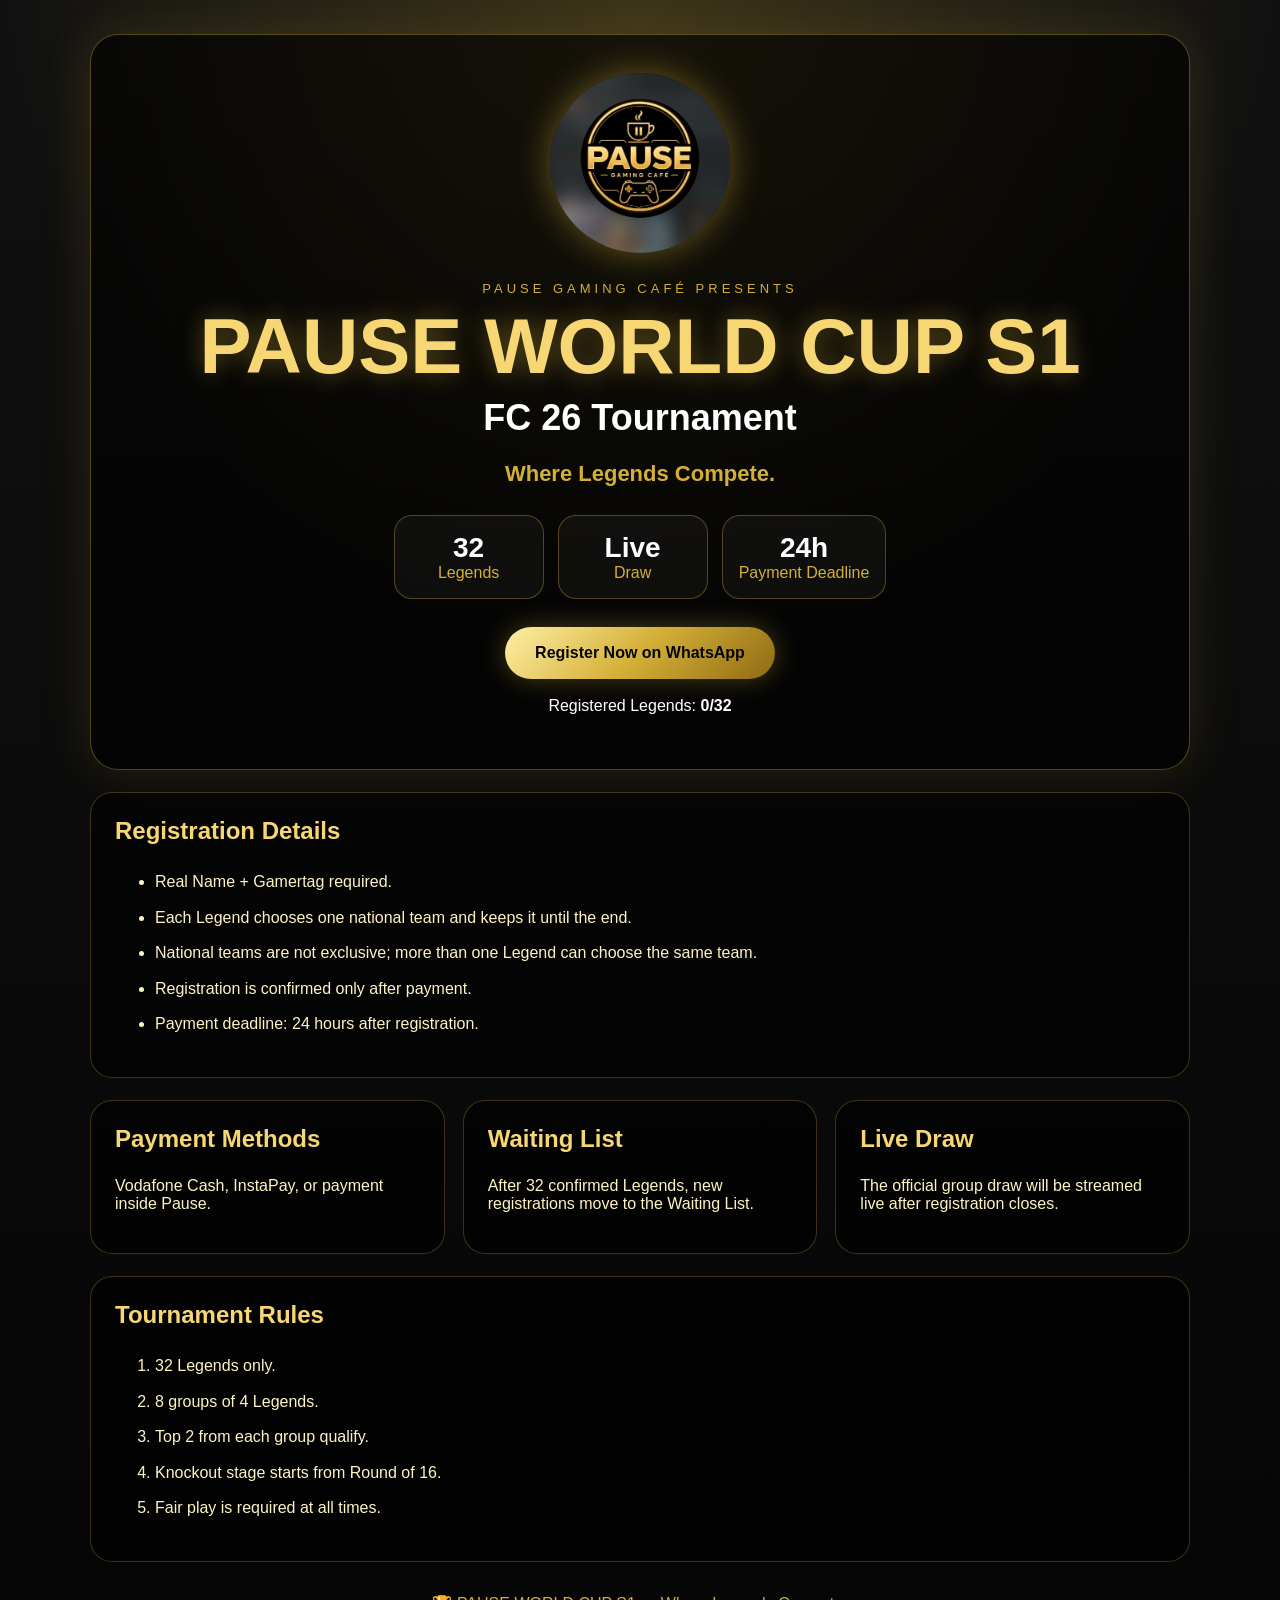
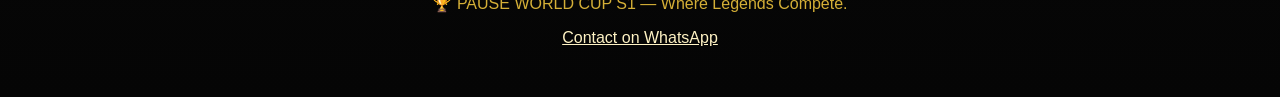
==== index.html @ 53405183 "Add files via upload" ====
<!DOCTYPE html>
<html lang="en">
<head>
  <meta charset="UTF-8" />
  <meta name="viewport" content="width=device-width, initial-scale=1.0" />
  <title>PAUSE WORLD CUP S1 | FC 26 Tournament</title>
  <meta name="description" content="PAUSE WORLD CUP S1 - FC 26 Tournament. Where Legends Compete." />
  <link rel="stylesheet" href="style.css" />
</head>
<body>
  <main class="page">
    <section class="hero">
      <div class="glow"></div>
      <img src="pause-logo.jpeg" alt="Pause Gaming Café Logo" class="logo" />
      <p class="eyebrow">PAUSE GAMING CAFÉ PRESENTS</p>
      <h1>PAUSE WORLD CUP S1</h1>
      <h2>FC 26 Tournament</h2>
      <p class="motto">Where Legends Compete.</p>

      <div class="stats">
        <div><strong>32</strong><span>Legends</span></div>
        <div><strong>Live</strong><span>Draw</span></div>
        <div><strong>24h</strong><span>Payment Deadline</span></div>
      </div>

      <a class="btn" href="https://wa.me/20121957229?text=%F0%9F%8F%86%20PAUSE%20WORLD%20CUP%20S1%0A%0AI%20would%20like%20to%20register.%0A%0AName%3A%0AGamertag%3A%0ANational%20Team%3A%0APayment%20Method%3A" target="_blank" rel="noopener">Register Now on WhatsApp</a>
      <p class="slots">Registered Legends: <strong>0/32</strong></p>
    </section>

    <section class="card">
      <h3>Registration Details</h3>
      <ul>
        <li>Real Name + Gamertag required.</li>
        <li>Each Legend chooses one national team and keeps it until the end.</li>
        <li>National teams are not exclusive; more than one Legend can choose the same team.</li>
        <li>Registration is confirmed only after payment.</li>
        <li>Payment deadline: 24 hours after registration.</li>
      </ul>
    </section>

    <section class="grid">
      <div class="card">
        <h3>Payment Methods</h3>
        <p>Vodafone Cash, InstaPay, or payment inside Pause.</p>
      </div>
      <div class="card">
        <h3>Waiting List</h3>
        <p>After 32 confirmed Legends, new registrations move to the Waiting List.</p>
      </div>
      <div class="card">
        <h3>Live Draw</h3>
        <p>The official group draw will be streamed live after registration closes.</p>
      </div>
    </section>

    <section class="card">
      <h3>Tournament Rules</h3>
      <ol>
        <li>32 Legends only.</li>
        <li>8 groups of 4 Legends.</li>
        <li>Top 2 from each group qualify.</li>
        <li>Knockout stage starts from Round of 16.</li>
        <li>Fair play is required at all times.</li>
      </ol>
    </section>

    <footer>
      <p>🏆 PAUSE WORLD CUP S1 — Where Legends Compete.</p>
      <a href="https://wa.me/20121957229?text=%F0%9F%8F%86%20PAUSE%20WORLD%20CUP%20S1%0A%0AI%20would%20like%20to%20register.%0A%0AName%3A%0AGamertag%3A%0ANational%20Team%3A%0APayment%20Method%3A" target="_blank" rel="noopener">Contact on WhatsApp</a>
    </footer>
  </main>
</body>
</html>
---- style.css ----
* {
  box-sizing: border-box;
}

body {
  margin: 0;
  font-family: Arial, Helvetica, sans-serif;
  color: #fff3c4;
  background:
    radial-gradient(circle at top, rgba(212, 175, 55, 0.22), transparent 35%),
    linear-gradient(180deg, #111 0%, #050505 100%);
}

.page {
  width: min(1100px, 92%);
  margin: 0 auto;
  padding: 34px 0 50px;
}

.hero {
  position: relative;
  overflow: hidden;
  text-align: center;
  padding: 38px 24px;
  border: 1px solid rgba(212, 175, 55, 0.38);
  border-radius: 28px;
  background: rgba(0, 0, 0, 0.62);
  box-shadow: 0 0 50px rgba(212, 175, 55, 0.14);
}

.logo {
  width: 180px;
  height: 180px;
  object-fit: cover;
  border-radius: 50%;
  box-shadow: 0 0 35px rgba(212, 175, 55, 0.45);
}

.eyebrow {
  margin-top: 24px;
  letter-spacing: 4px;
  font-size: 13px;
  color: #d4af37;
}

h1 {
  margin: 10px 0 0;
  font-size: clamp(42px, 7vw, 78px);
  line-height: 0.95;
  color: #f7d774;
  text-shadow: 0 0 25px rgba(212, 175, 55, 0.42);
}

h2 {
  margin: 14px 0 0;
  font-size: clamp(22px, 4vw, 36px);
  color: #ffffff;
}

.motto {
  font-size: 22px;
  color: #d4af37;
  font-weight: bold;
}

.stats {
  display: flex;
  justify-content: center;
  gap: 14px;
  flex-wrap: wrap;
  margin: 28px 0;
}

.stats div {
  min-width: 150px;
  padding: 16px;
  border: 1px solid rgba(212, 175, 55, 0.35);
  border-radius: 18px;
  background: rgba(255, 255, 255, 0.04);
}

.stats strong {
  display: block;
  font-size: 28px;
  color: #fff;
}

.stats span {
  color: #d4af37;
}

.btn {
  display: inline-block;
  padding: 17px 30px;
  border-radius: 999px;
  color: #050505;
  background: linear-gradient(135deg, #fff0a6, #d4af37, #8f6a12);
  font-weight: 900;
  text-decoration: none;
  box-shadow: 0 0 26px rgba(212, 175, 55, 0.34);
}

.slots {
  margin-top: 18px;
  color: #ffffff;
}

.card {
  margin-top: 22px;
  padding: 24px;
  border-radius: 22px;
  border: 1px solid rgba(212, 175, 55, 0.28);
  background: rgba(0, 0, 0, 0.58);
}

.card h3 {
  margin-top: 0;
  color: #f7d774;
  font-size: 24px;
}

.card li {
  margin: 10px 0;
  line-height: 1.6;
}

.grid {
  display: grid;
  grid-template-columns: repeat(3, 1fr);
  gap: 18px;
}

.grid .card {
  margin-top: 22px;
}

footer {
  text-align: center;
  margin-top: 32px;
  color: #d4af37;
}

footer a {
  color: #fff3c4;
}

@media (max-width: 760px) {
  .grid {
    grid-template-columns: 1fr;
  }

  .hero {
    padding: 28px 16px;
  }

  .logo {
    width: 140px;
    height: 140px;
  }
}
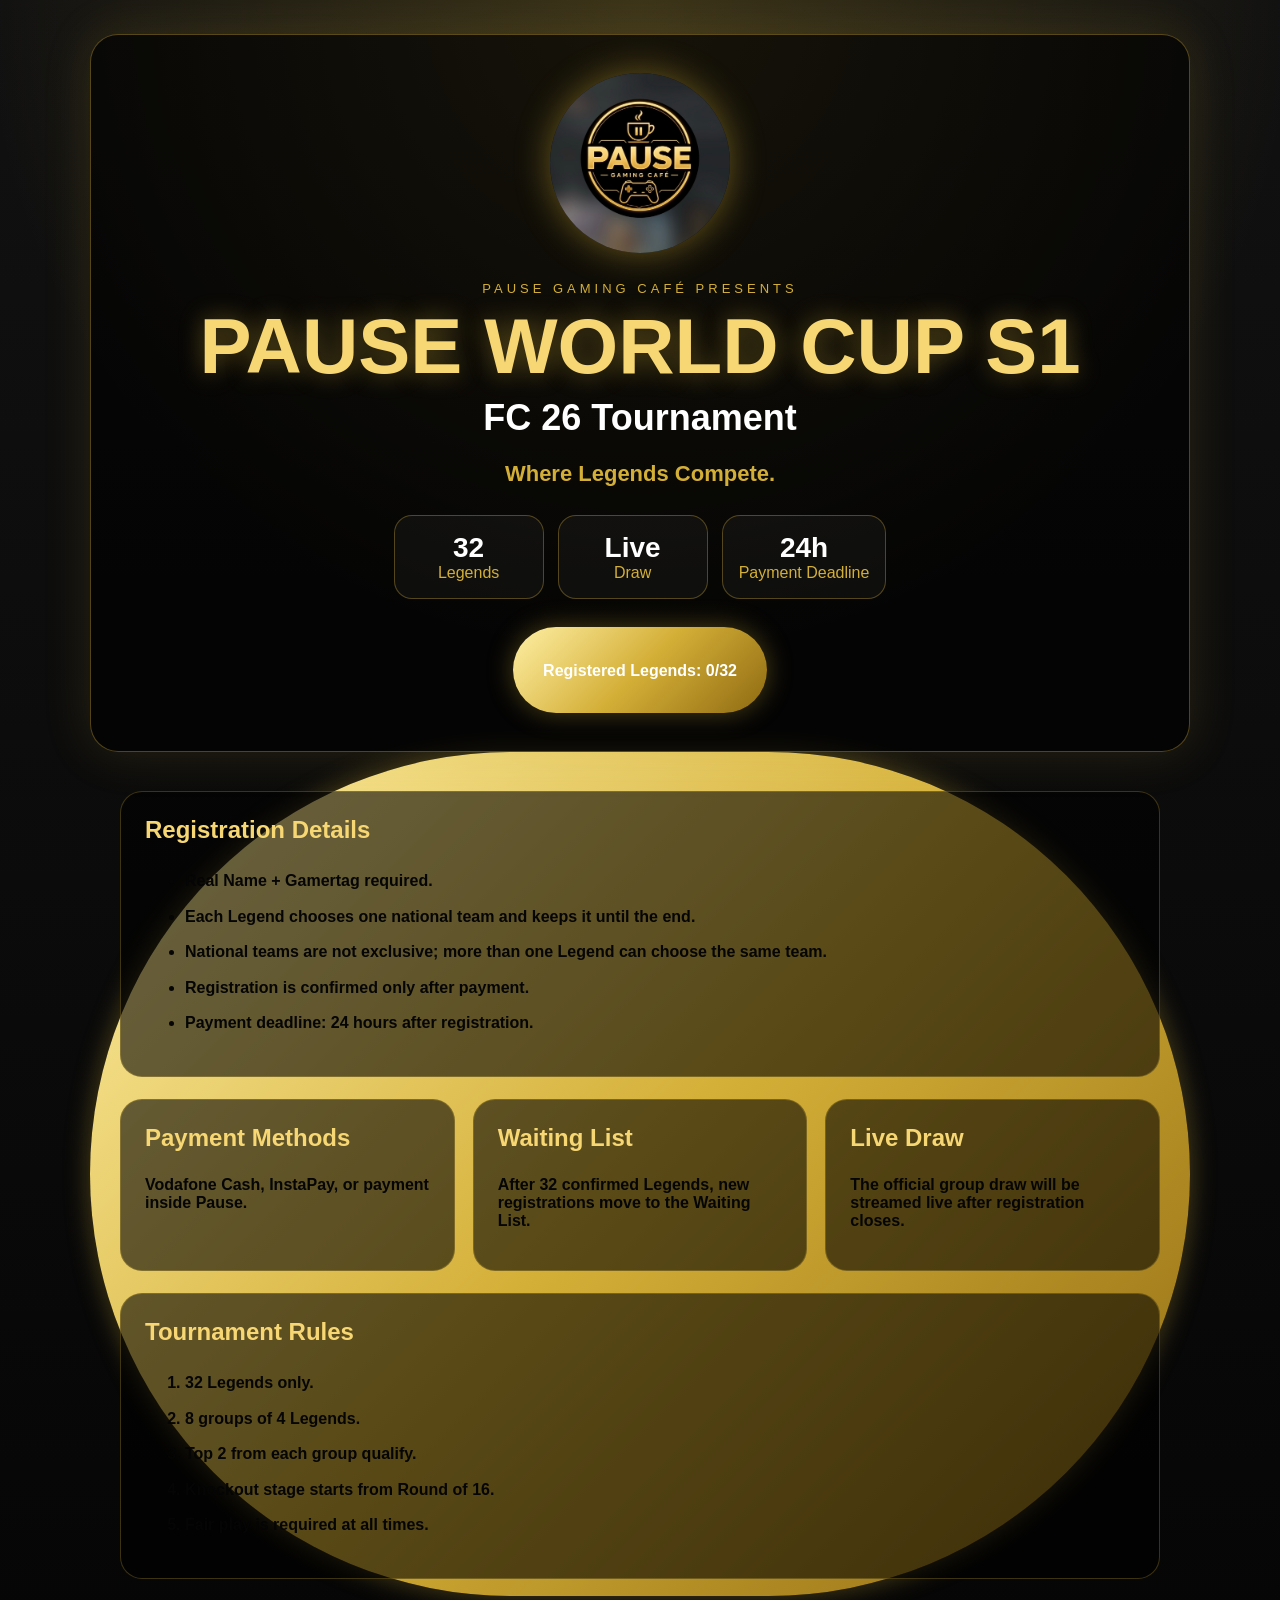
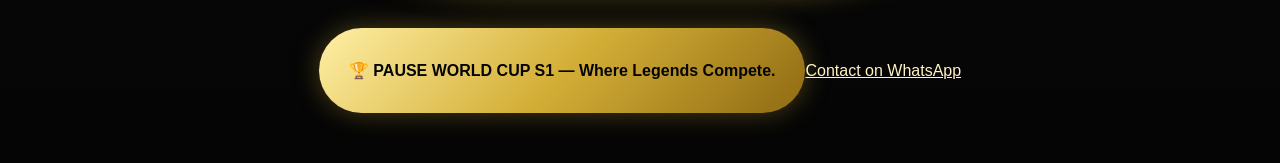
==== commit 04b32587: "Update index.html" ====
--- a/index.html
+++ b/index.html
@@ -23,8 +23,7 @@
         <div><strong>24h</strong><span>Payment Deadline</span></div>
       </div>
 
-      <a class="btn" href="https://wa.me/20121957229?text=%F0%9F%8F%86%20PAUSE%20WORLD%20CUP%20S1%0A%0AI%20would%20like%20to%20register.%0A%0AName%3A%0AGamertag%3A%0ANational%20Team%3A%0APayment%20Method%3A" target="_blank" rel="noopener">Register Now on WhatsApp</a>
-      <p class="slots">Registered Legends: <strong>0/32</strong></p>
+      <a class="btn" href="https://docs.google.com/forms/d/e/1FAIpQLScVIyCqzfuBH1sTMMGNiZldGiRjSRjTjodcVC6pcNVyJhqGbA/viewform" target="_blank">      <p class="slots">Registered Legends: <strong>0/32</strong></p>
     </section>
 
     <section class="card">
@@ -66,7 +65,7 @@
 
     <footer>
       <p>🏆 PAUSE WORLD CUP S1 — Where Legends Compete.</p>
-      <a href="https://wa.me/20121957229?text=%F0%9F%8F%86%20PAUSE%20WORLD%20CUP%20S1%0A%0AI%20would%20like%20to%20register.%0A%0AName%3A%0AGamertag%3A%0ANational%20Team%3A%0APayment%20Method%3A" target="_blank" rel="noopener">Contact on WhatsApp</a>
+      <a href="https://wa.me/201286817600?text=%F0%9F%8F%86%20PAUSE%20WORLD%20CUP%20S1%0A%0AI%20would%20like%20to%20register.%0A%0AName%3A%0AGamertag%3A%0ANational%20Team%3A%0APayment%20Method%3A" target="_blank" rel="noopener">Contact on WhatsApp</a>
     </footer>
   </main>
 </body>
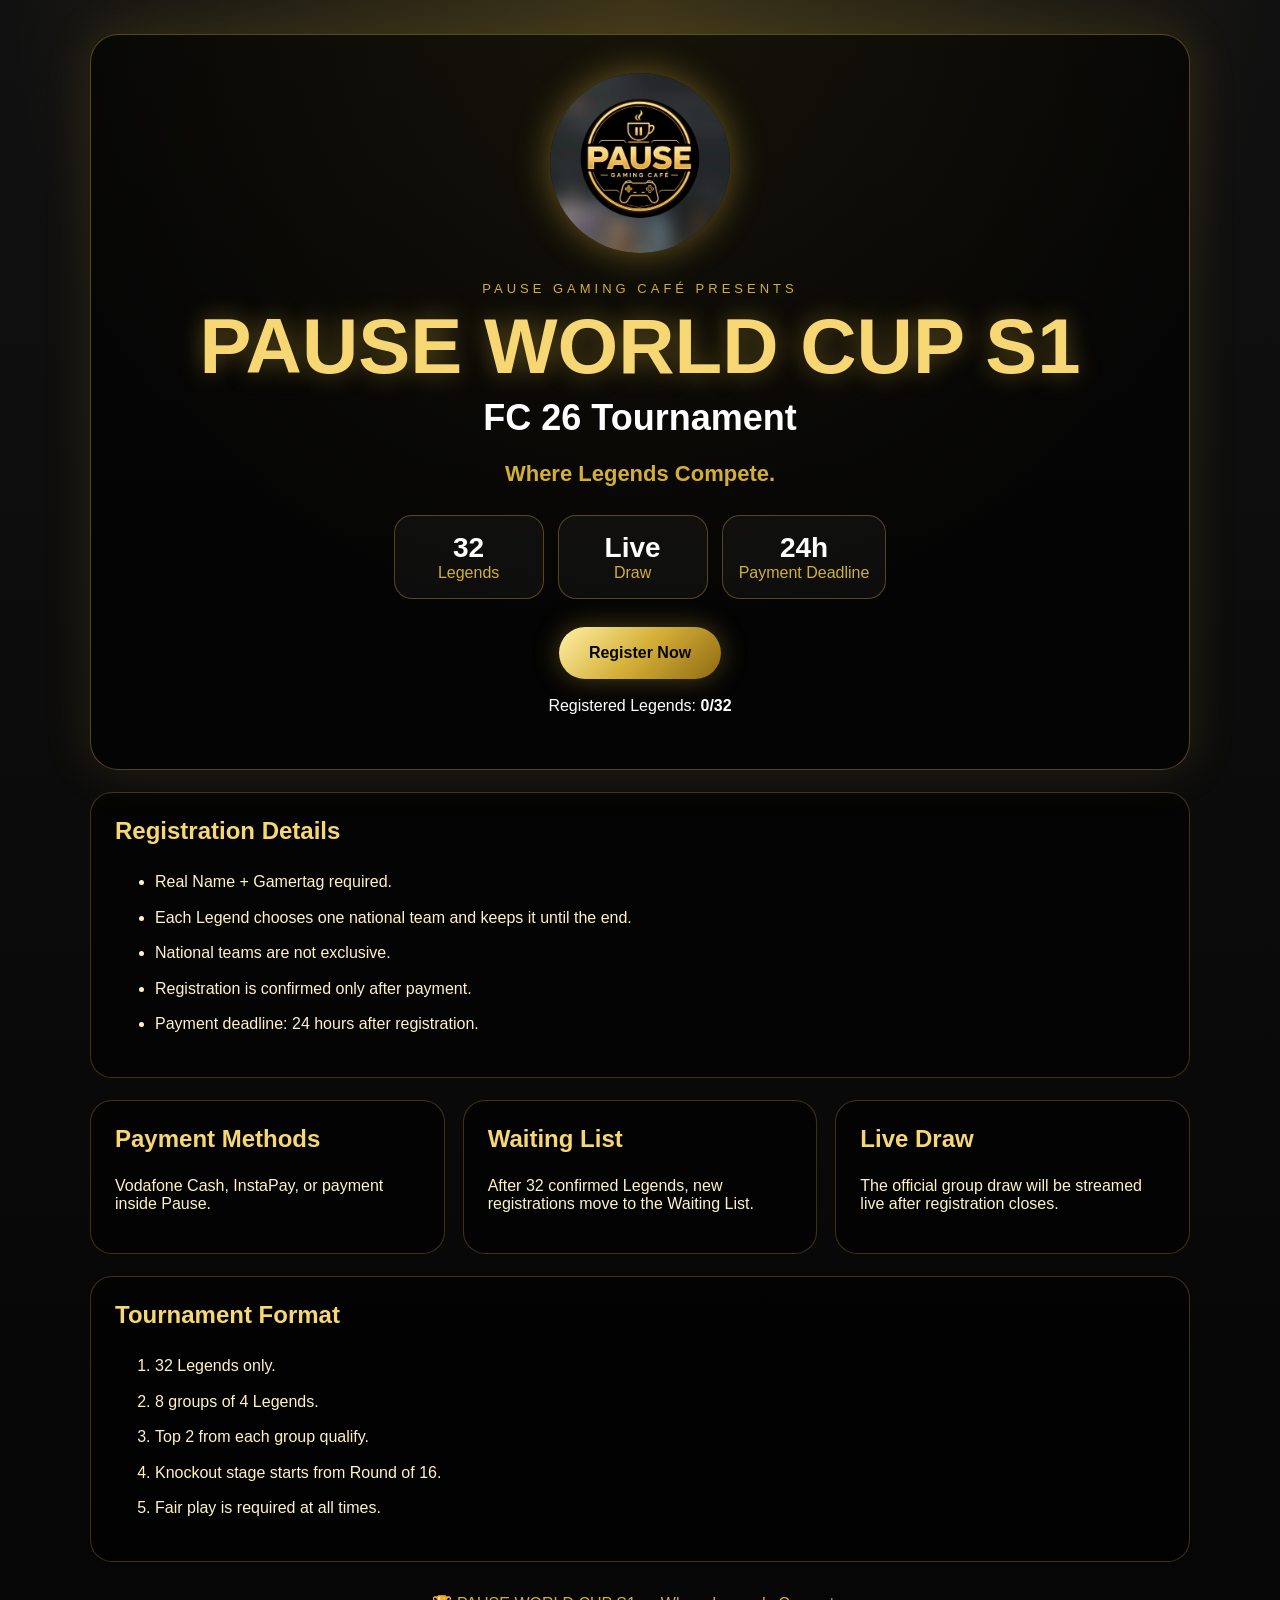
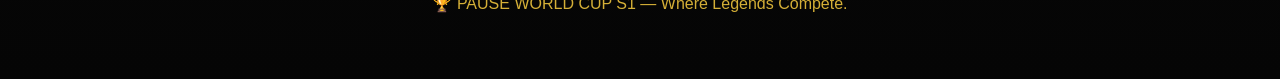
==== commit 4dc5b9ef: "Update index.html" ====
--- a/index.html
+++ b/index.html
@@ -3,27 +3,44 @@
 <head>
   <meta charset="UTF-8" />
   <meta name="viewport" content="width=device-width, initial-scale=1.0" />
-  <title>PAUSE WORLD CUP S1 | FC 26 Tournament</title>
-  <meta name="description" content="PAUSE WORLD CUP S1 - FC 26 Tournament. Where Legends Compete." />
+  <title>PAUSE WORLD CUP S1</title>
   <link rel="stylesheet" href="style.css" />
 </head>
 <body>
   <main class="page">
     <section class="hero">
-      <div class="glow"></div>
-      <img src="pause-logo.jpeg" alt="Pause Gaming Café Logo" class="logo" />
+      <img src="pause-logo.jpeg" alt="Pause Logo" class="logo" />
+
       <p class="eyebrow">PAUSE GAMING CAFÉ PRESENTS</p>
+
       <h1>PAUSE WORLD CUP S1</h1>
       <h2>FC 26 Tournament</h2>
       <p class="motto">Where Legends Compete.</p>
 
       <div class="stats">
-        <div><strong>32</strong><span>Legends</span></div>
-        <div><strong>Live</strong><span>Draw</span></div>
-        <div><strong>24h</strong><span>Payment Deadline</span></div>
+        <div>
+          <strong>32</strong>
+          <span>Legends</span>
+        </div>
+        <div>
+          <strong>Live</strong>
+          <span>Draw</span>
+        </div>
+        <div>
+          <strong>24h</strong>
+          <span>Payment Deadline</span>
+        </div>
       </div>
 
-      <a class="btn" href="https://docs.google.com/forms/d/e/1FAIpQLScVIyCqzfuBH1sTMMGNiZldGiRjSRjTjodcVC6pcNVyJhqGbA/viewform" target="_blank">      <p class="slots">Registered Legends: <strong>0/32</strong></p>
+      <a 
+        class="btn"
+        href="https://docs.google.com/forms/d/e/1FAIpQLScVIyCqzfuBH1sTMMGNiZldGiRjSRjTjodcVC6pcNVyJhqGbA/viewform"
+        target="_blank"
+      >
+        Register Now
+      </a>
+
+      <p class="slots">Registered Legends: <strong>0/32</strong></p>
     </section>
 
     <section class="card">
@@ -31,7 +48,7 @@
       <ul>
         <li>Real Name + Gamertag required.</li>
         <li>Each Legend chooses one national team and keeps it until the end.</li>
-        <li>National teams are not exclusive; more than one Legend can choose the same team.</li>
+        <li>National teams are not exclusive.</li>
         <li>Registration is confirmed only after payment.</li>
         <li>Payment deadline: 24 hours after registration.</li>
       </ul>
@@ -42,10 +59,12 @@
         <h3>Payment Methods</h3>
         <p>Vodafone Cash, InstaPay, or payment inside Pause.</p>
       </div>
+
       <div class="card">
         <h3>Waiting List</h3>
         <p>After 32 confirmed Legends, new registrations move to the Waiting List.</p>
       </div>
+
       <div class="card">
         <h3>Live Draw</h3>
         <p>The official group draw will be streamed live after registration closes.</p>
@@ -53,7 +72,7 @@
     </section>
 
     <section class="card">
-      <h3>Tournament Rules</h3>
+      <h3>Tournament Format</h3>
       <ol>
         <li>32 Legends only.</li>
         <li>8 groups of 4 Legends.</li>
@@ -65,7 +84,6 @@
 
     <footer>
       <p>🏆 PAUSE WORLD CUP S1 — Where Legends Compete.</p>
-      <a href="https://wa.me/201286817600?text=%F0%9F%8F%86%20PAUSE%20WORLD%20CUP%20S1%0A%0AI%20would%20like%20to%20register.%0A%0AName%3A%0AGamertag%3A%0ANational%20Team%3A%0APayment%20Method%3A" target="_blank" rel="noopener">Contact on WhatsApp</a>
     </footer>
   </main>
 </body>
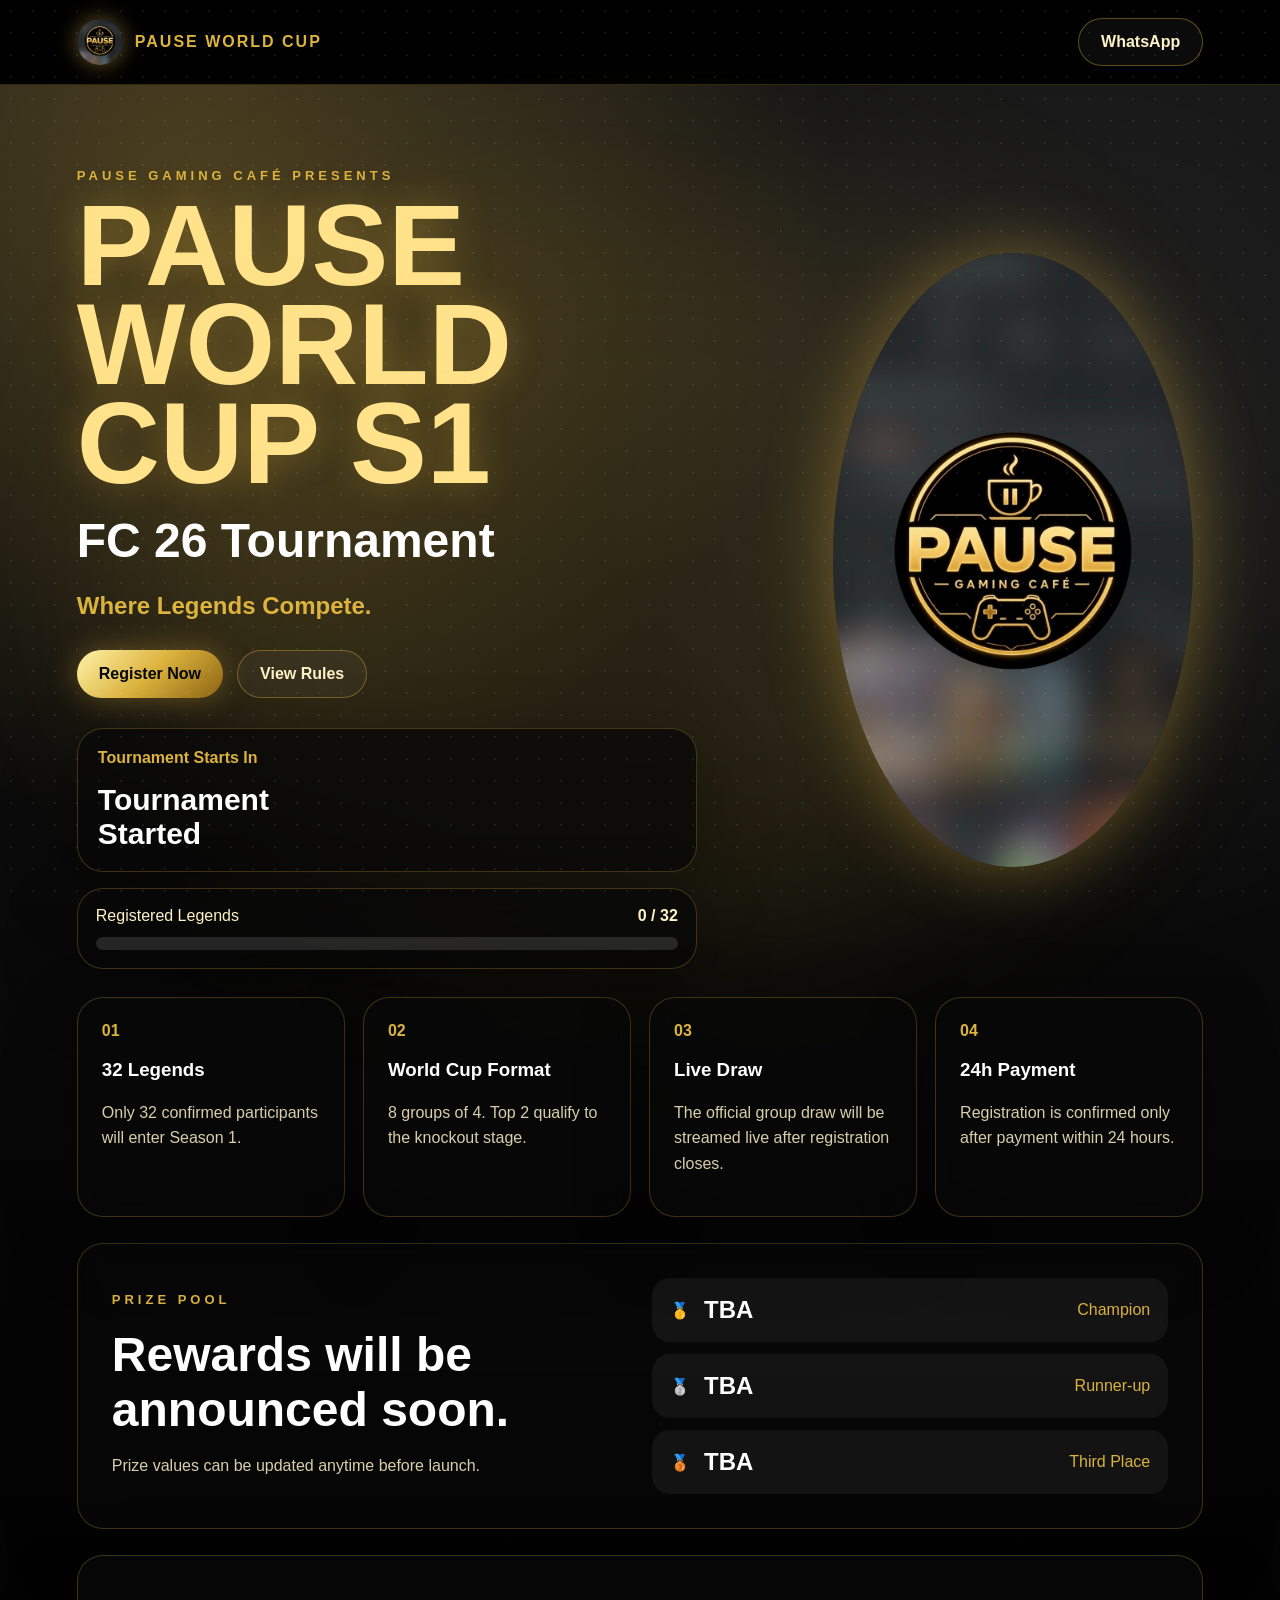
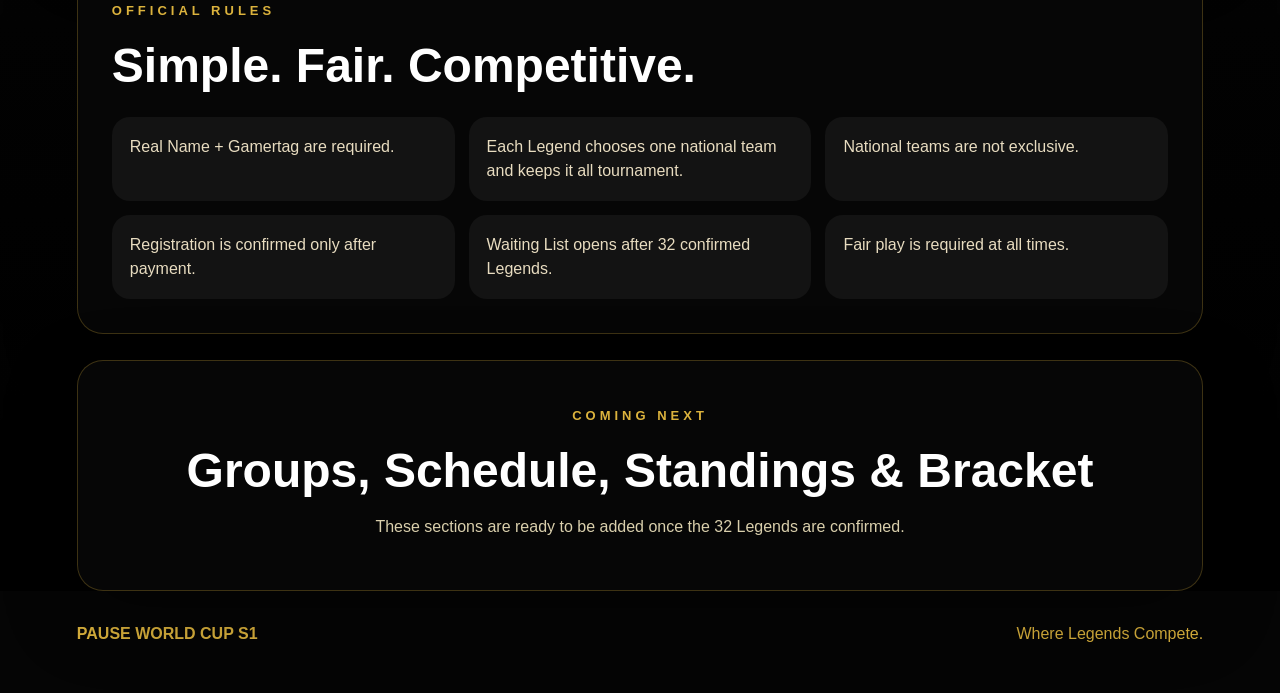
==== commit 59801d99: "Add files via upload" ====
--- a/index.html
+++ b/index.html
@@ -4,87 +4,118 @@
   <meta charset="UTF-8" />
   <meta name="viewport" content="width=device-width, initial-scale=1.0" />
   <title>PAUSE WORLD CUP S1</title>
+  <meta name="description" content="PAUSE WORLD CUP S1 - FC 26 Tournament. Where Legends Compete." />
   <link rel="stylesheet" href="style.css" />
 </head>
 <body>
-  <main class="page">
+  <div class="noise"></div>
+
+  <header class="nav">
+    <div class="brand">
+      <img src="pause-logo.jpeg" alt="Pause Logo" />
+      <span>PAUSE WORLD CUP</span>
+    </div>
+    <a class="nav-btn" href="https://wa.me/20121957229" target="_blank">WhatsApp</a>
+  </header>
+
+  <main>
     <section class="hero">
-      <img src="pause-logo.jpeg" alt="Pause Logo" class="logo" />
+      <div class="hero-content">
+        <p class="eyebrow">PAUSE GAMING CAFÉ PRESENTS</p>
+        <h1>PAUSE WORLD CUP S1</h1>
+        <h2>FC 26 Tournament</h2>
+        <p class="motto">Where Legends Compete.</p>
 
-      <p class="eyebrow">PAUSE GAMING CAFÉ PRESENTS</p>
+        <div class="hero-actions">
+          <a class="primary-btn" href="https://docs.google.com/forms/d/e/1FAIpQLScVIyCqzfuBH1sTMMGNiZldGiRjSRjTjodcVC6pcNVyJhqGbA/viewform" target="_blank">Register Now</a>
+          <a class="secondary-btn" href="#rules">View Rules</a>
+        </div>
 
-      <h1>PAUSE WORLD CUP S1</h1>
-      <h2>FC 26 Tournament</h2>
-      <p class="motto">Where Legends Compete.</p>
+        <div class="countdown-card">
+          <p>Tournament Starts In</p>
+          <div class="countdown" id="countdown">
+            <div><strong id="days">00</strong><span>Days</span></div>
+            <div><strong id="hours">00</strong><span>Hours</span></div>
+            <div><strong id="minutes">00</strong><span>Minutes</span></div>
+            <div><strong id="seconds">00</strong><span>Seconds</span></div>
+          </div>
+        </div>
 
-      <div class="stats">
-        <div>
-          <strong>32</strong>
-          <span>Legends</span>
-        </div>
-        <div>
-          <strong>Live</strong>
-          <span>Draw</span>
-        </div>
-        <div>
-          <strong>24h</strong>
-          <span>Payment Deadline</span>
+        <div class="progress-card">
+          <div class="progress-top">
+            <span>Registered Legends</span>
+            <strong id="legendCount">0 / 32</strong>
+          </div>
+          <div class="progress-bar"><div id="progressFill"></div></div>
         </div>
       </div>
 
-      <a 
-        class="btn"
-        href="https://docs.google.com/forms/d/e/1FAIpQLScVIyCqzfuBH1sTMMGNiZldGiRjSRjTjodcVC6pcNVyJhqGbA/viewform"
-        target="_blank"
-      >
-        Register Now
-      </a>
-
-      <p class="slots">Registered Legends: <strong>0/32</strong></p>
+      <div class="hero-logo">
+        <img src="pause-logo.jpeg" alt="Pause Gaming Café" />
+      </div>
     </section>
 
-    <section class="card">
-      <h3>Registration Details</h3>
-      <ul>
-        <li>Real Name + Gamertag required.</li>
-        <li>Each Legend chooses one national team and keeps it until the end.</li>
-        <li>National teams are not exclusive.</li>
-        <li>Registration is confirmed only after payment.</li>
-        <li>Payment deadline: 24 hours after registration.</li>
-      </ul>
-    </section>
-
-    <section class="grid">
+    <section class="cards">
       <div class="card">
-        <h3>Payment Methods</h3>
-        <p>Vodafone Cash, InstaPay, or payment inside Pause.</p>
+        <span>01</span>
+        <h3>32 Legends</h3>
+        <p>Only 32 confirmed participants will enter Season 1.</p>
       </div>
-
       <div class="card">
-        <h3>Waiting List</h3>
-        <p>After 32 confirmed Legends, new registrations move to the Waiting List.</p>
+        <span>02</span>
+        <h3>World Cup Format</h3>
+        <p>8 groups of 4. Top 2 qualify to the knockout stage.</p>
       </div>
-
       <div class="card">
+        <span>03</span>
         <h3>Live Draw</h3>
         <p>The official group draw will be streamed live after registration closes.</p>
       </div>
+      <div class="card">
+        <span>04</span>
+        <h3>24h Payment</h3>
+        <p>Registration is confirmed only after payment within 24 hours.</p>
+      </div>
     </section>
 
-    <section class="card">
-      <h3>Tournament Format</h3>
-      <ol>
-        <li>32 Legends only.</li>
-        <li>8 groups of 4 Legends.</li>
-        <li>Top 2 from each group qualify.</li>
-        <li>Knockout stage starts from Round of 16.</li>
-        <li>Fair play is required at all times.</li>
-      </ol>
+    <section class="section split">
+      <div>
+        <p class="eyebrow">PRIZE POOL</p>
+        <h2>Rewards will be announced soon.</h2>
+        <p class="muted">Prize values can be updated anytime before launch.</p>
+      </div>
+      <div class="prizes">
+        <div>🥇 <strong>TBA</strong><span>Champion</span></div>
+        <div>🥈 <strong>TBA</strong><span>Runner-up</span></div>
+        <div>🥉 <strong>TBA</strong><span>Third Place</span></div>
+      </div>
     </section>
 
-    <footer>
-      <p>🏆 PAUSE WORLD CUP S1 — Where Legends Compete.</p>
-    </footer>
+    <section class="section" id="rules">
+      <p class="eyebrow">OFFICIAL RULES</p>
+      <h2>Simple. Fair. Competitive.</h2>
+      <div class="rules-grid">
+        <div>Real Name + Gamertag are required.</div>
+        <div>Each Legend chooses one national team and keeps it all tournament.</div>
+        <div>National teams are not exclusive.</div>
+        <div>Registration is confirmed only after payment.</div>
+        <div>Waiting List opens after 32 confirmed Legends.</div>
+        <div>Fair play is required at all times.</div>
+      </div>
+    </section>
+
+    <section class="section coming">
+      <p class="eyebrow">COMING NEXT</p>
+      <h2>Groups, Schedule, Standings & Bracket</h2>
+      <p class="muted">These sections are ready to be added once the 32 Legends are confirmed.</p>
+    </section>
   </main>
+
+  <footer>
+    <strong>PAUSE WORLD CUP S1</strong>
+    <span>Where Legends Compete.</span>
+  </footer>
+
+  <script src="script.js"></script>
 </body>
 </html>
--- a/style.css
+++ b/style.css
@@ -1,160 +1 @@
-* {
-  box-sizing: border-box;
-}
-
-body {
-  margin: 0;
-  font-family: Arial, Helvetica, sans-serif;
-  color: #fff3c4;
-  background:
-    radial-gradient(circle at top, rgba(212, 175, 55, 0.22), transparent 35%),
-    linear-gradient(180deg, #111 0%, #050505 100%);
-}
-
-.page {
-  width: min(1100px, 92%);
-  margin: 0 auto;
-  padding: 34px 0 50px;
-}
-
-.hero {
-  position: relative;
-  overflow: hidden;
-  text-align: center;
-  padding: 38px 24px;
-  border: 1px solid rgba(212, 175, 55, 0.38);
-  border-radius: 28px;
-  background: rgba(0, 0, 0, 0.62);
-  box-shadow: 0 0 50px rgba(212, 175, 55, 0.14);
-}
-
-.logo {
-  width: 180px;
-  height: 180px;
-  object-fit: cover;
-  border-radius: 50%;
-  box-shadow: 0 0 35px rgba(212, 175, 55, 0.45);
-}
-
-.eyebrow {
-  margin-top: 24px;
-  letter-spacing: 4px;
-  font-size: 13px;
-  color: #d4af37;
-}
-
-h1 {
-  margin: 10px 0 0;
-  font-size: clamp(42px, 7vw, 78px);
-  line-height: 0.95;
-  color: #f7d774;
-  text-shadow: 0 0 25px rgba(212, 175, 55, 0.42);
-}
-
-h2 {
-  margin: 14px 0 0;
-  font-size: clamp(22px, 4vw, 36px);
-  color: #ffffff;
-}
-
-.motto {
-  font-size: 22px;
-  color: #d4af37;
-  font-weight: bold;
-}
-
-.stats {
-  display: flex;
-  justify-content: center;
-  gap: 14px;
-  flex-wrap: wrap;
-  margin: 28px 0;
-}
-
-.stats div {
-  min-width: 150px;
-  padding: 16px;
-  border: 1px solid rgba(212, 175, 55, 0.35);
-  border-radius: 18px;
-  background: rgba(255, 255, 255, 0.04);
-}
-
-.stats strong {
-  display: block;
-  font-size: 28px;
-  color: #fff;
-}
-
-.stats span {
-  color: #d4af37;
-}
-
-.btn {
-  display: inline-block;
-  padding: 17px 30px;
-  border-radius: 999px;
-  color: #050505;
-  background: linear-gradient(135deg, #fff0a6, #d4af37, #8f6a12);
-  font-weight: 900;
-  text-decoration: none;
-  box-shadow: 0 0 26px rgba(212, 175, 55, 0.34);
-}
-
-.slots {
-  margin-top: 18px;
-  color: #ffffff;
-}
-
-.card {
-  margin-top: 22px;
-  padding: 24px;
-  border-radius: 22px;
-  border: 1px solid rgba(212, 175, 55, 0.28);
-  background: rgba(0, 0, 0, 0.58);
-}
-
-.card h3 {
-  margin-top: 0;
-  color: #f7d774;
-  font-size: 24px;
-}
-
-.card li {
-  margin: 10px 0;
-  line-height: 1.6;
-}
-
-.grid {
-  display: grid;
-  grid-template-columns: repeat(3, 1fr);
-  gap: 18px;
-}
-
-.grid .card {
-  margin-top: 22px;
-}
-
-footer {
-  text-align: center;
-  margin-top: 32px;
-  color: #d4af37;
-}
-
-footer a {
-  color: #fff3c4;
-}
-
-@media (max-width: 760px) {
-  .grid {
-    grid-template-columns: 1fr;
-  }
-
-  .hero {
-    padding: 28px 16px;
-  }
-
-  .logo {
-    width: 140px;
-    height: 140px;
-  }
-}
+*{box-sizing:border-box}html{scroll-behavior:smooth}body{margin:0;font-family:Arial,Helvetica,sans-serif;color:#fff2c7;background:#050505;overflow-x:hidden}.noise{position:fixed;inset:0;pointer-events:none;opacity:.08;background-image:radial-gradient(#fff 1px,transparent 1px);background-size:22px 22px;z-index:20}.nav{position:sticky;top:0;z-index:10;display:flex;justify-content:space-between;align-items:center;padding:18px 6%;background:rgba(0,0,0,.66);backdrop-filter:blur(14px);border-bottom:1px solid rgba(218,176,61,.22)}.brand{display:flex;align-items:center;gap:12px;color:#dcb33d;font-weight:900;letter-spacing:2px}.brand img{width:46px;height:46px;border-radius:50%;object-fit:cover;box-shadow:0 0 20px rgba(218,176,61,.45)}.nav-btn,.primary-btn,.secondary-btn{display:inline-flex;align-items:center;justify-content:center;min-height:48px;padding:0 22px;border-radius:999px;text-decoration:none;font-weight:900}.nav-btn,.secondary-btn{color:#fff2c7;border:1px solid rgba(218,176,61,.4);background:rgba(255,255,255,.04)}main{background:radial-gradient(circle at 15% 5%,rgba(218,176,61,.28),transparent 28%),radial-gradient(circle at 85% 18%,rgba(255,255,255,.08),transparent 24%),linear-gradient(180deg,#151515,#050505 55%,#000)}.hero{min-height:88vh;display:grid;grid-template-columns:1.3fr .7fr;align-items:center;gap:40px;padding:70px 6%;position:relative}.hero:before{content:"";position:absolute;inset:10%;background:rgba(218,176,61,.12);filter:blur(90px);border-radius:50%}.hero-content,.hero-logo{position:relative;z-index:1}.eyebrow{color:#dcb33d;letter-spacing:4px;font-size:13px;font-weight:900}.hero h1{margin:12px 0 0;font-size:clamp(52px,9vw,122px);line-height:.86;color:#ffe28a;text-shadow:0 0 34px rgba(218,176,61,.35)}.hero h2,.section h2{font-size:clamp(28px,4vw,48px);color:white;margin:20px 0 0}.motto{font-size:24px;color:#dcb33d;font-weight:900}.hero-actions{display:flex;flex-wrap:wrap;gap:14px;margin:30px 0}.primary-btn{color:#050505;background:linear-gradient(135deg,#fff2a9,#dcb33d,#8d6514);box-shadow:0 0 30px rgba(218,176,61,.36)}.countdown-card,.progress-card,.card,.section{border:1px solid rgba(218,176,61,.26);background:rgba(8,8,8,.78);backdrop-filter:blur(14px);border-radius:26px;box-shadow:0 24px 70px rgba(0,0,0,.35)}.countdown-card{max-width:620px;padding:20px;margin-top:20px}.countdown-card p{margin-top:0;color:#dcb33d;font-weight:900}.countdown{display:grid;grid-template-columns:repeat(4,1fr);gap:12px}.countdown div{padding:16px;border-radius:18px;background:rgba(255,255,255,.05);text-align:center}.countdown strong{font-size:30px;color:white;display:block}.countdown span{font-size:12px;color:#dcb33d}.progress-card{max-width:620px;padding:18px;margin-top:16px}.progress-top{display:flex;justify-content:space-between;margin-bottom:12px}.progress-bar{height:13px;border-radius:999px;background:rgba(255,255,255,.12);overflow:hidden}.progress-bar div{height:100%;width:0;background:linear-gradient(90deg,#fff2a9,#dcb33d);transition:.5s}.hero-logo{text-align:center}.hero-logo img{width:min(360px,80vw);border-radius:50%;box-shadow:0 0 70px rgba(218,176,61,.42)}.cards{display:grid;grid-template-columns:repeat(4,1fr);gap:18px;padding:0 6%;margin-top:-42px;position:relative;z-index:2}.card{padding:24px}.card span{color:#dcb33d;font-weight:900}.card h3{color:white}.card p,.muted{color:#d9cfac;line-height:1.6}.section{margin:26px 6% 0;padding:34px}.split{display:grid;grid-template-columns:1fr 1fr;gap:24px;align-items:center}.prizes{display:grid;gap:12px}.prizes div{display:flex;align-items:center;gap:14px;padding:18px;border-radius:18px;background:rgba(255,255,255,.05)}.prizes strong{color:white;font-size:24px}.prizes span{margin-left:auto;color:#dcb33d}.rules-grid{display:grid;grid-template-columns:repeat(3,1fr);gap:14px;margin-top:24px}.rules-grid div{padding:18px;border-radius:18px;background:rgba(255,255,255,.05);color:#e8dcc0;line-height:1.5}.coming{text-align:center}footer{padding:34px 6% 50px;display:flex;justify-content:space-between;color:#dcb33d}@media(max-width:900px){.hero{grid-template-columns:1fr;text-align:left}.cards,.rules-grid{grid-template-columns:1fr 1fr}.split{grid-template-columns:1fr}.hero-logo{display:none}}@media(max-width:600px){.nav{padding:14px 4%}.brand span{font-size:12px}.cards,.rules-grid,.countdown{grid-template-columns:1fr}.hero{padding:46px 4%}.section{margin-left:4%;margin-right:4%;padding:24px}footer{flex-direction:column;gap:10px}.progress-top{flex-direction:column;gap:6px}}
